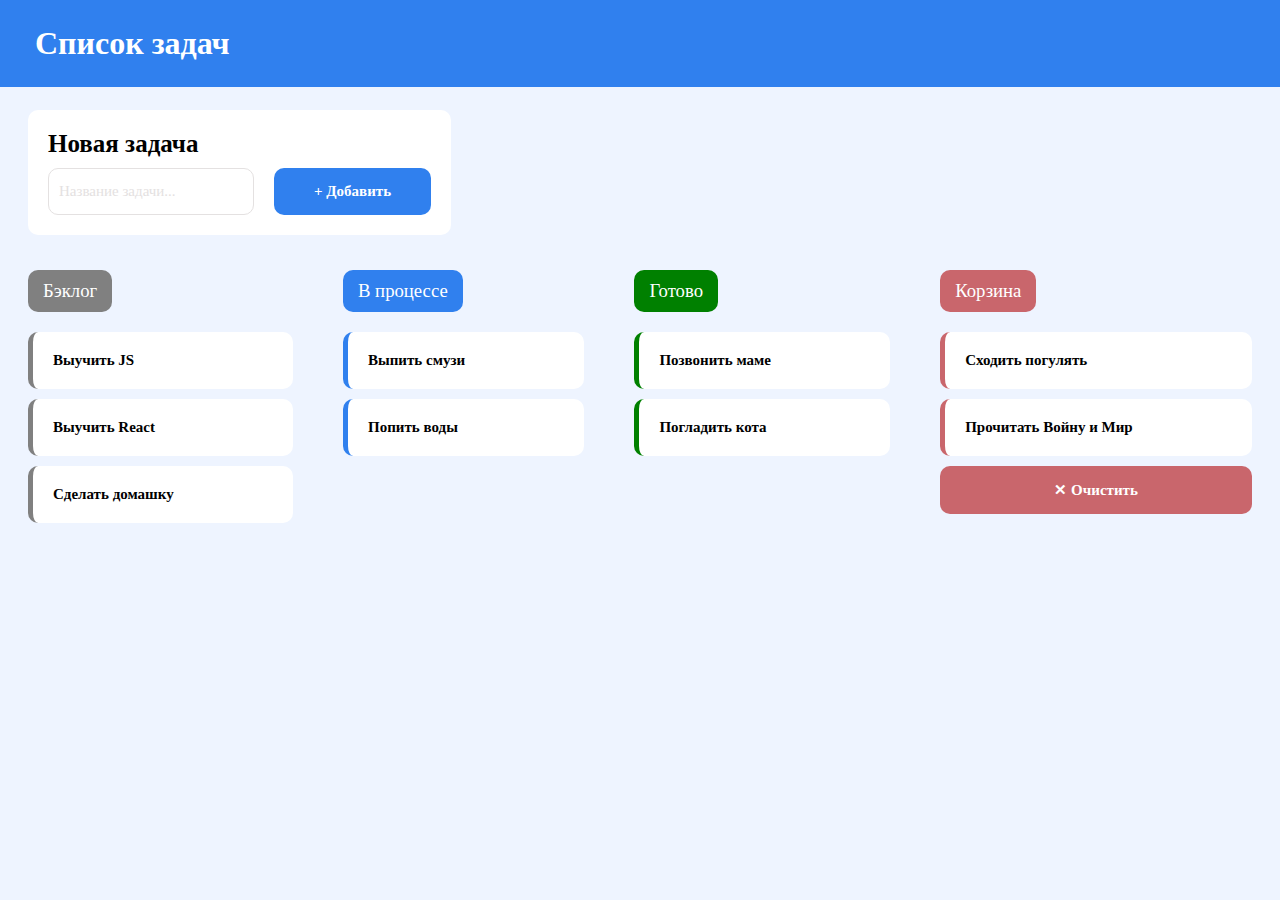
==== index.html @ 30381896 "Заливает index.html и style.css" ====
<!DOCTYPE html>
<html lang="ru">
<head>
    <meta charset="UTF-8">
    <meta name="viewport" content="width=device-width, initial-scale=1.0">
    <link href="style.css" type="text/css" rel="stylesheet">
    <title>Todo-list Gadzhiev Artur Emilevich</title>
</head>
<body>
    <header class="header">
        <h1>Список задач</h1>
    </header>
    <main>
        <div class="new-task">
            <h1>Новая задача</h1>
            <div class="bottom-group">
                <input placeholder="Название задачи..." type="text">
                <button>+ Добавить</button>
            </div>
        </div>
        <div class="tasks-list">
            <div class="tasks backlog">
                <h3>Бэклог</h3>
                <ul>
                    <li>Выучить JS</li>
                    <li>Выучить React</li>
                    <li>Сделать домашку</li>
                </ul>
            </div>
            <div class="tasks inprocess">
                <h3>В процессе</h3>
                <ul>
                    <li>Выпить смузи</li>
                    <li>Попить воды</li>
                </ul>
            </div>
            <div class="tasks completed">
                <h3>Готово</h3>
                <ul>
                    <li>Позвонить маме</li>
                    <li>Погладить кота</li>
                </ul>
            </div>
            <div class="tasks trash">
                <h3>Корзина</h3>
                <ul>
                    <li>Сходить погулять</li>
                    <li>Прочитать Войну и Мир</li>
                </ul>
                <button class="btn-clear" type="button">✕ Очистить</button>
            </div>
        </div>
    </main>
</body>
</html>
---- style.css ----
/* общее */

*{
    margin: 0;
    padding: 0;
    text-decoration: none;
    font-family: Segoe UI;
}

body {
    background-color: #eef4ff;
}

main {
    padding: 23px 28px;
}


.header {
    background-color: #3080ee;
}

.header h1 {
    color: white;
    padding: 25px 35px;
}

/* добавление задачи */

.new-task {
    border-radius: 10px;
    background: white;
    padding: 20px;
    width: fit-content;
}

.new-task h1 {
    background-color: white;
    font-size: 25px;
    margin-bottom: 10px;
}

.new-task .bottom-group {
    background-color: white;
    display: flex;
    gap: 20px;
}

.new-task input[type=text] {
    border-radius: 10px;
    outline: none;
    padding: 10px;
    font-size: 15px;
    color: #e4e1e1;
    background-color: white;
    border: 1px solid #e4e1e1;
}

.new-task input[type=text]::placeholder {
    font-size: 15px;
    color: #e4e1e1;
}

.new-task button {
    background-color: #3080ee;
    color: white;
    border-radius: 10px;
    padding: 15px 40px;
    font-size: 15px;
    font-weight: bold;
    cursor: pointer;
    border: 0;
}

.new-task button:hover {
    background-color: #0055b5;
}

/* область с задачами */

.tasks-list {
    margin-top: 35px;
    display: flex;
    column-gap: 50px;
}

.tasks-list h3 {
    padding: 10px 15px;
    border-radius: 10px;
    margin-bottom: 20px;
    font-weight: 500;
    width: fit-content;
}

.tasks-list li {
    list-style-type: none;
    font-weight: 600;
    font-size: 15px;
    padding: 20px;
    background-color: white;
    border-radius: 10px;
    margin: 10px 0;
}

.tasks {
    flex: 1 1 auto;
}

/* задача */

.backlog h3 {
    background-color: gray;
    color: white;
}

.backlog li {
    border-left: 5px solid gray;
}

.inprocess h3 {
    background-color: #3080ee;
    color: white;
}

.inprocess li {
    border-left: 5px solid #3080ee;
}

.completed h3 {
    background-color: green;
    color: white;
}

.completed li {
    border-left: 5px solid green;
}

.trash h3 {
    background-color: #c9666c;
    color: white;
}

.trash li {
    border-left: 5px solid #c9666c;
}

/* кнопка очистки */

.btn-clear {
    background-color: #c9666c;
    color: white;
    padding: 15px 0;
    border: 0px;
    border-radius: 10px;
    width: 100%;
    font-weight: bold;
    font-size: 15px;
}

.btn-clear:hover {
    background-color: #b3464d;
}
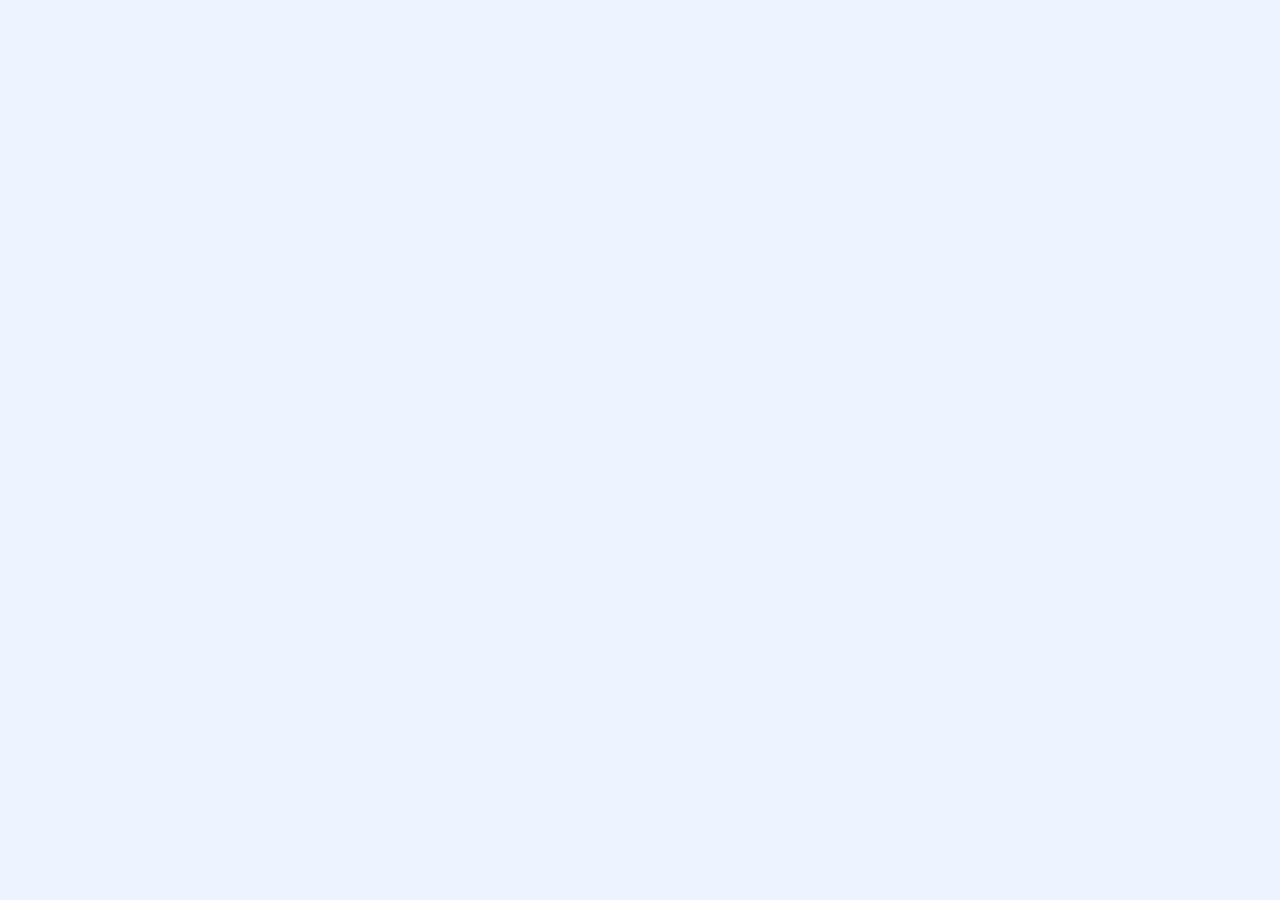
==== commit c0e7ccb3: "Update index.html" ====
--- a/index.html
+++ b/index.html
@@ -1,55 +1,20 @@
 <!DOCTYPE html>
 <html lang="ru">
 <head>
-    <meta charset="UTF-8">
-    <meta name="viewport" content="width=device-width, initial-scale=1.0">
-    <link href="style.css" type="text/css" rel="stylesheet">
-    <title>Todo-list Gadzhiev Artur Emilevich</title>
+  <meta charset="UTF-8">
+  <meta name="viewport" content="width=device-width, initial-scale=1.0">
+  <link rel="stylesheet" href="style.css">
+  <title>Список задач</title>
 </head>
-<body>
-    <header class="header">
-        <h1>Список задач</h1>
-    </header>
-    <main>
-        <div class="new-task">
-            <h1>Новая задача</h1>
-            <div class="bottom-group">
-                <input placeholder="Название задачи..." type="text">
-                <button>+ Добавить</button>
-            </div>
-        </div>
-        <div class="tasks-list">
-            <div class="tasks backlog">
-                <h3>Бэклог</h3>
-                <ul>
-                    <li>Выучить JS</li>
-                    <li>Выучить React</li>
-                    <li>Сделать домашку</li>
-                </ul>
-            </div>
-            <div class="tasks inprocess">
-                <h3>В процессе</h3>
-                <ul>
-                    <li>Выпить смузи</li>
-                    <li>Попить воды</li>
-                </ul>
-            </div>
-            <div class="tasks completed">
-                <h3>Готово</h3>
-                <ul>
-                    <li>Позвонить маме</li>
-                    <li>Погладить кота</li>
-                </ul>
-            </div>
-            <div class="tasks trash">
-                <h3>Корзина</h3>
-                <ul>
-                    <li>Сходить погулять</li>
-                    <li>Прочитать Войну и Мир</li>
-                </ul>
-                <button class="btn-clear" type="button">✕ Очистить</button>
-            </div>
-        </div>
-    </main>
+<body class="board-app">
+  <main class="board-app__main">
+    <div class="board-app__inner">
+      <section class="add-task">
+      </section>
+      <section class="taskboard">
+      </section>
+    </div>
+  </main>
+  <script src="src/main.js" type="module"></script>
 </body>
 </html>
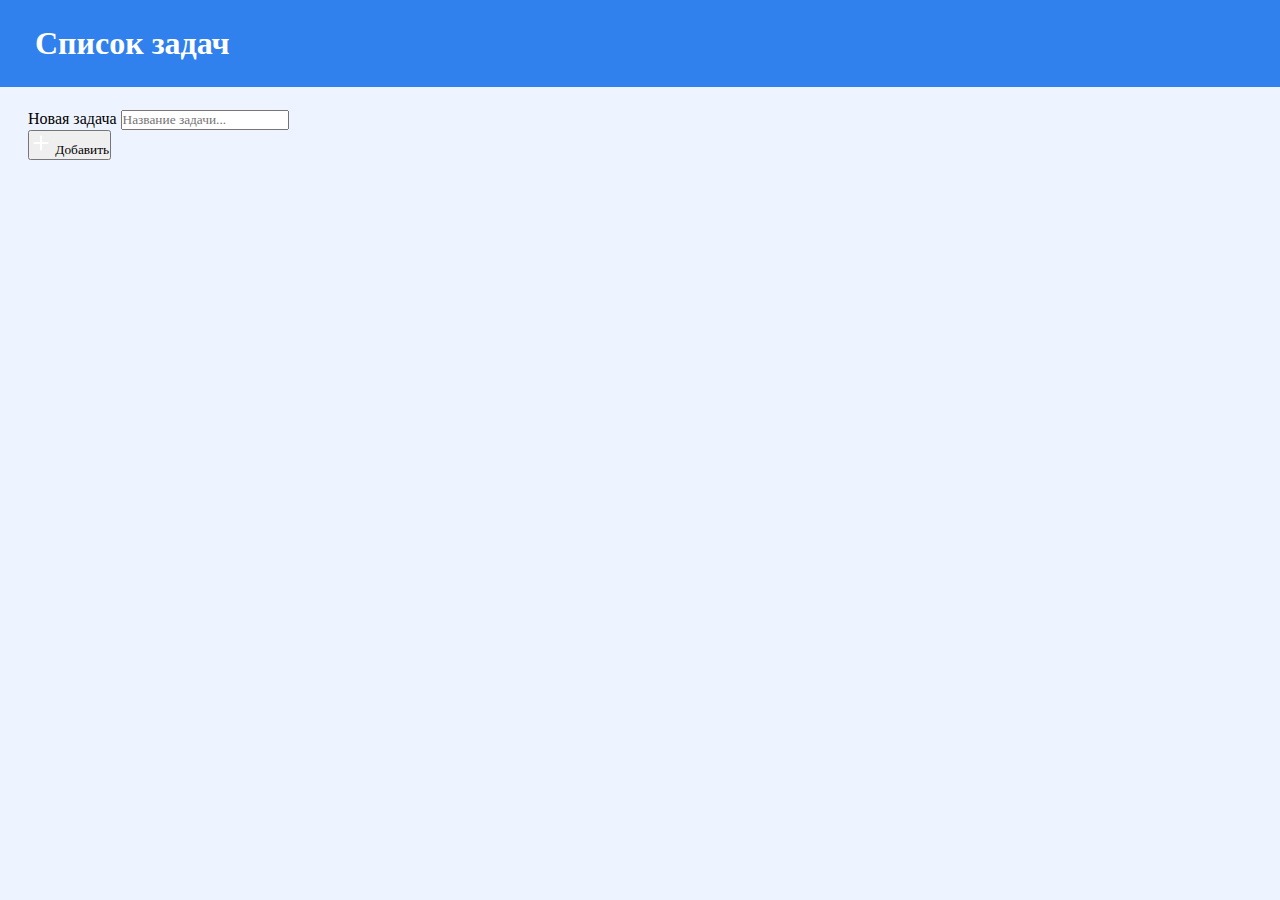
==== commit 0d82873a: "Update index.html" ====
--- a/index.html
+++ b/index.html
@@ -8,12 +8,10 @@
 </head>
 <body class="board-app">
   <main class="board-app__main">
-    <div class="board-app__inner">
-      <section class="add-task">
-      </section>
-      <section class="taskboard">
-      </section>
-    </div>
+    <section class="add-task">
+    </section>
+    <section class="task-board">
+    </section>
   </main>
   <script src="src/main.js" type="module"></script>
 </body>
